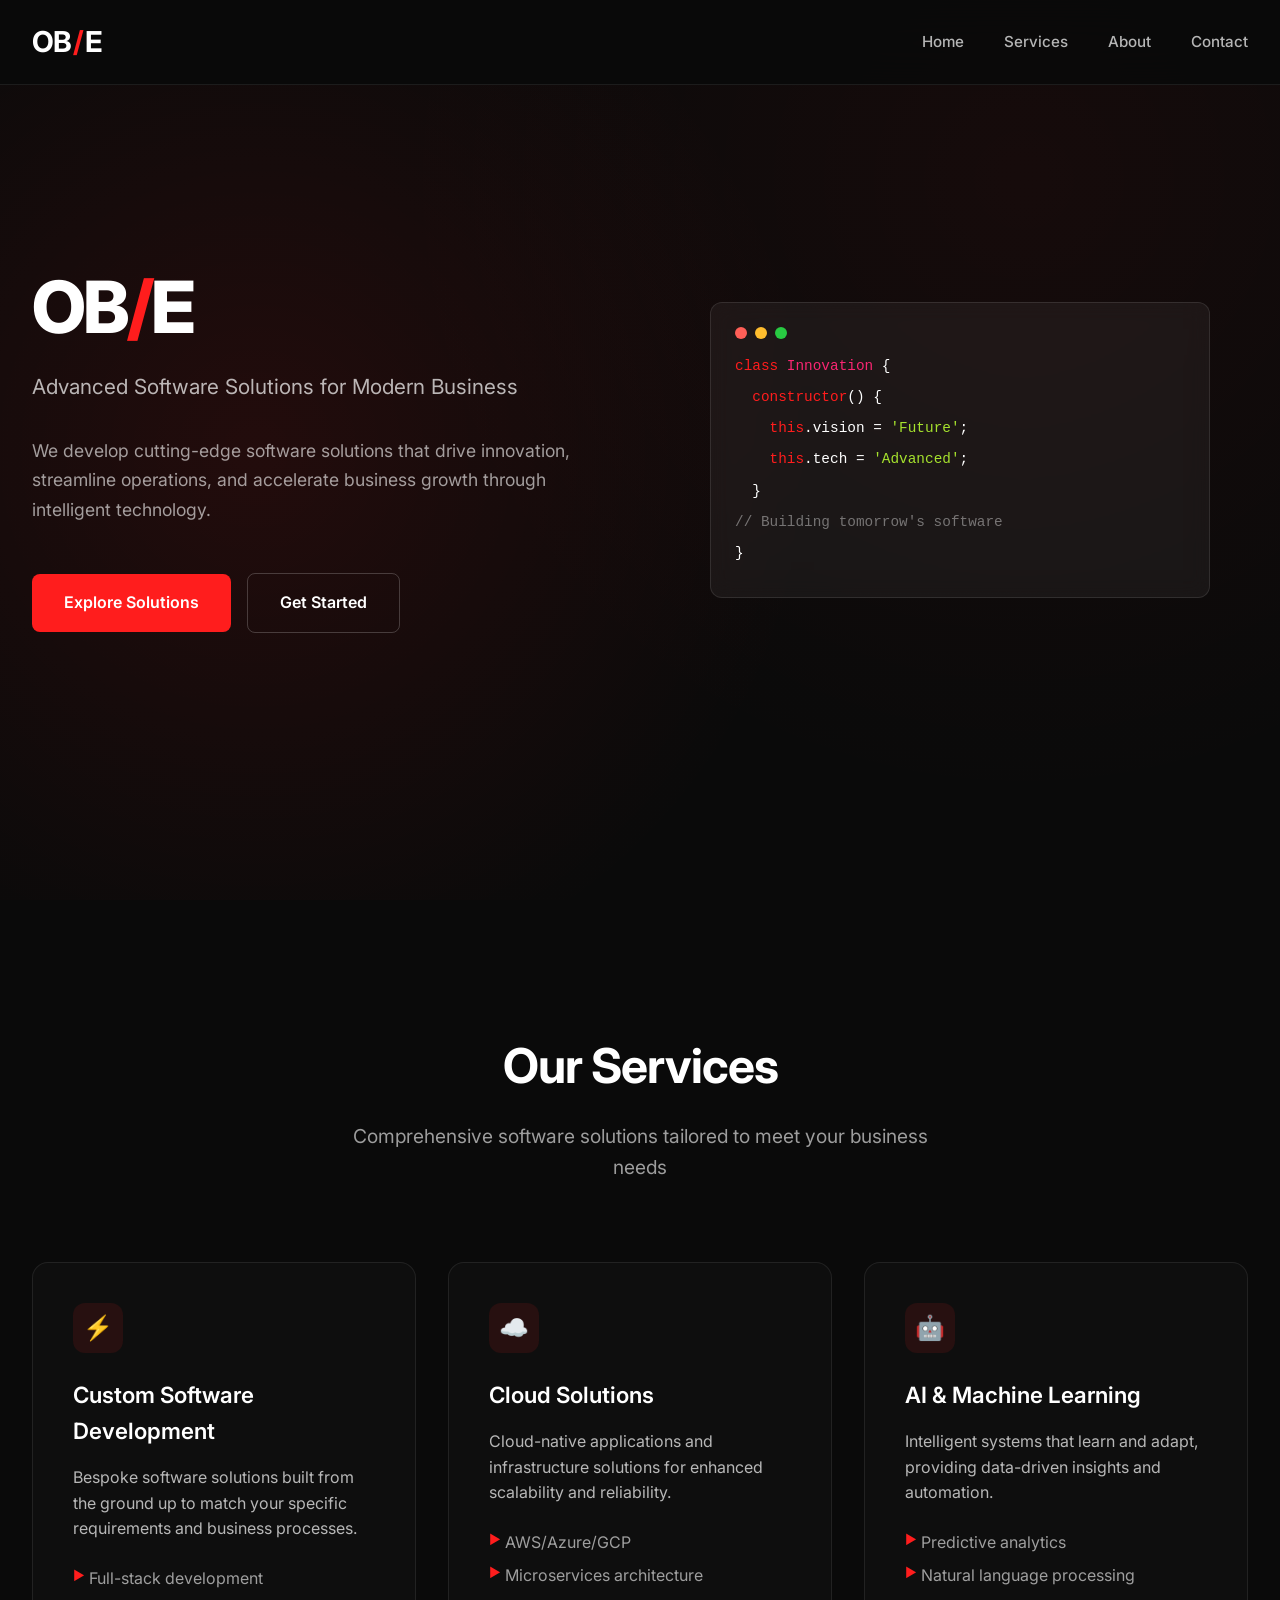
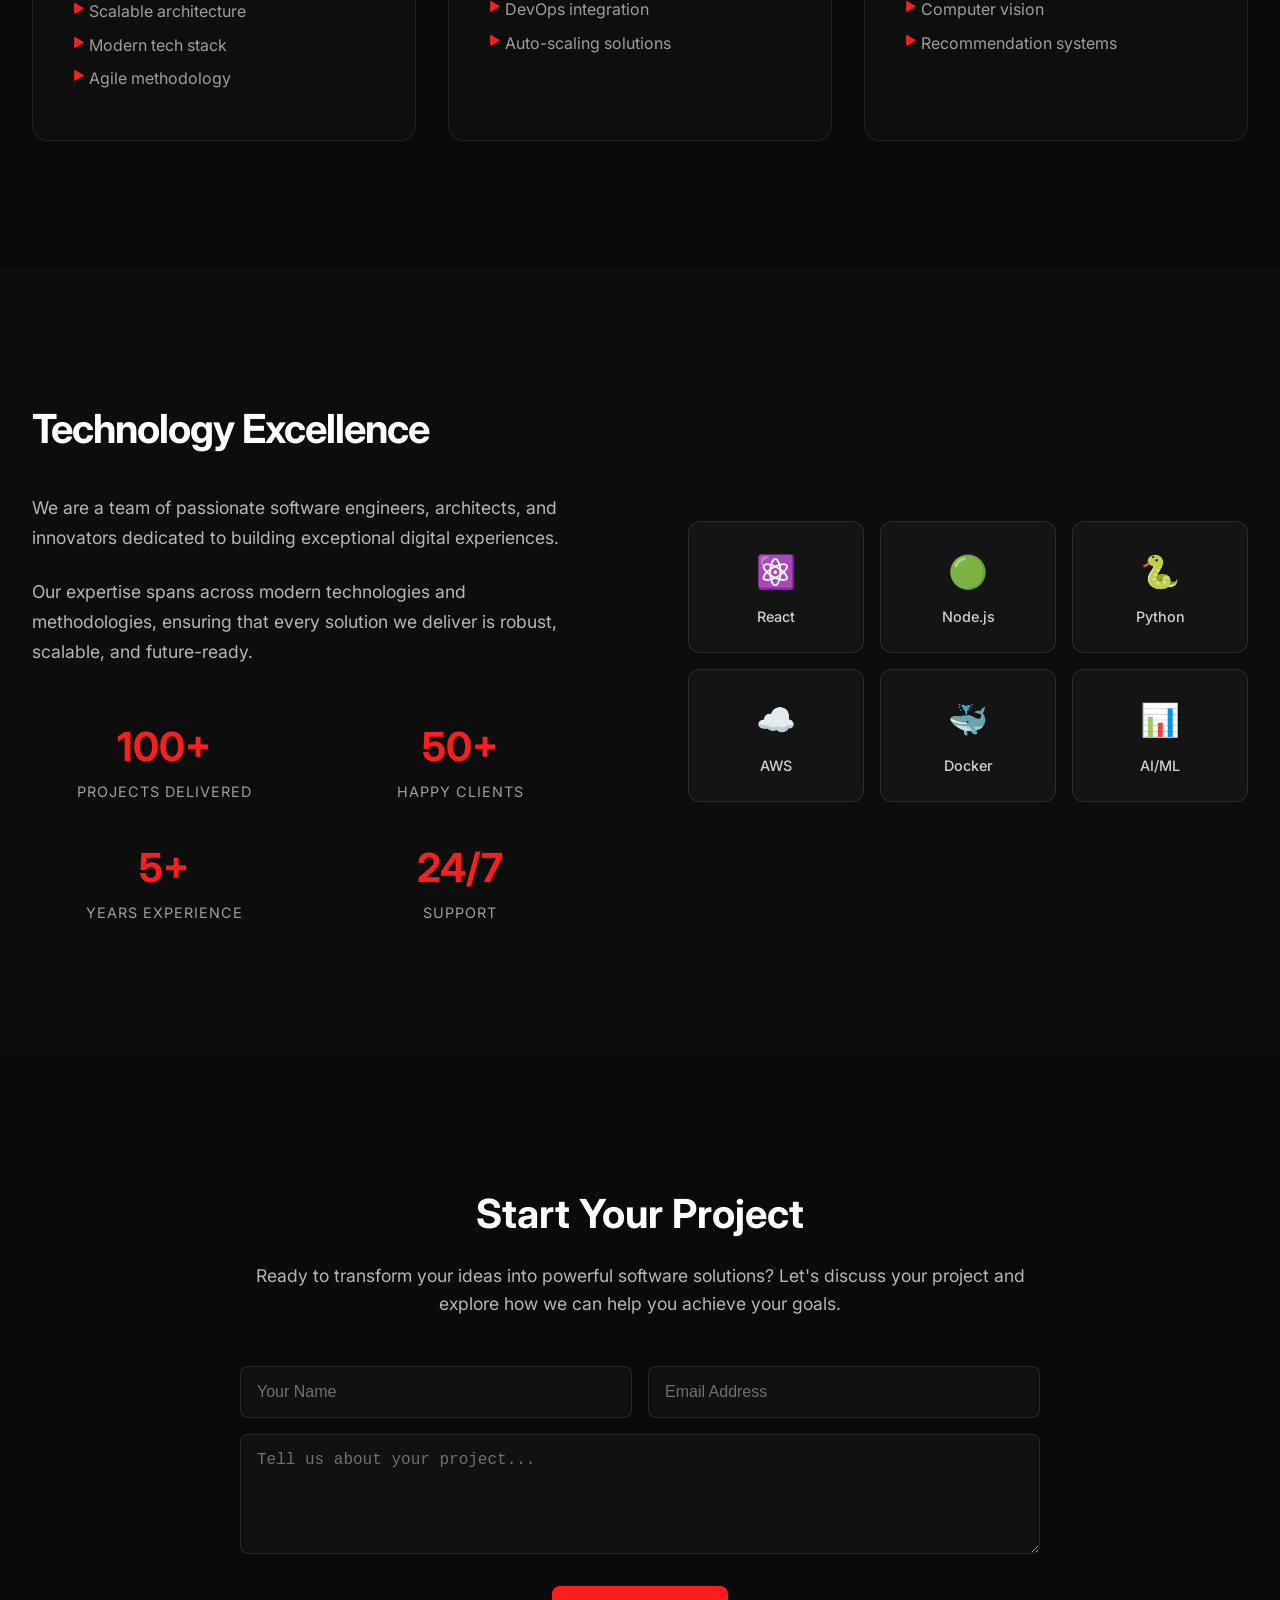
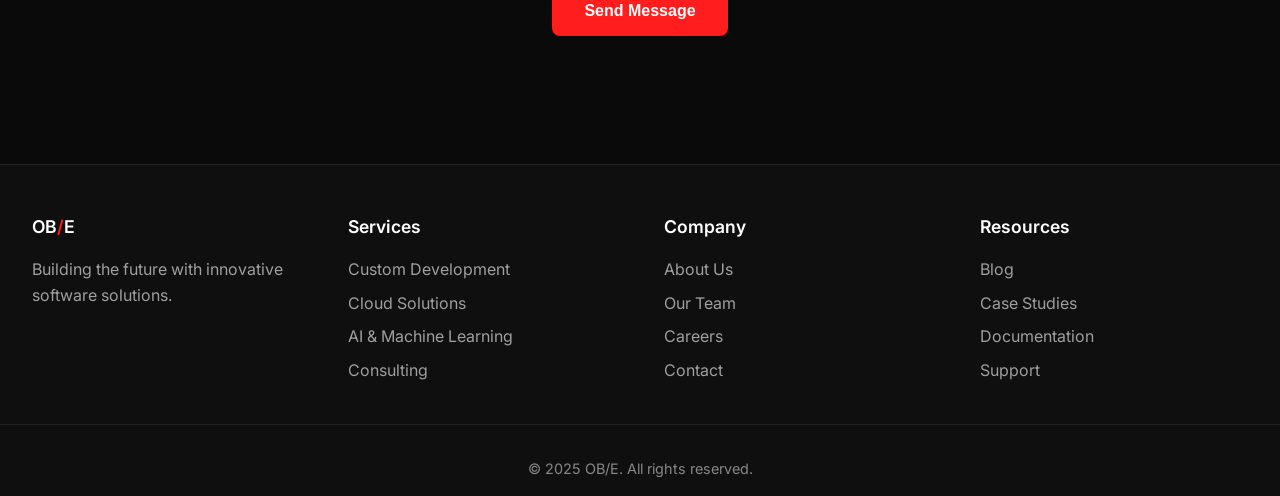
==== index.html @ 6a050e22 "Rename obe_website_red.html.txt to index.html" ====
<!DOCTYPE html>
<html lang="ko">
<head>
    <meta charset="UTF-8">
    <meta name="viewport" content="width=device-width, initial-scale=1.0">
    <title>OB/E - Advanced Software Solutions</title>
    <style>
        @import url('https://fonts.googleapis.com/css2?family=Inter:wght@300;400;500;600;700;800&display=swap');
        
        * {
            margin: 0;
            padding: 0;
            box-sizing: border-box;
        }
        
        body {
            font-family: 'Inter', sans-serif;
            line-height: 1.6;
            overflow-x: hidden;
            background: #0a0a0a;
            color: #ffffff;
        }
        
        /* Header */
        .header {
            position: fixed;
            top: 0;
            width: 100%;
            background: rgba(10, 10, 10, 0.95);
            backdrop-filter: blur(20px);
            z-index: 1000;
            border-bottom: 1px solid rgba(255, 255, 255, 0.08);
            transition: all 0.3s ease;
        }
        
        .nav {
            display: flex;
            justify-content: space-between;
            align-items: center;
            max-width: 1400px;
            margin: 0 auto;
            padding: 1.2rem 2rem;
        }
        
        .logo-nav {
            font-size: 1.8rem;
            font-weight: 700;
            color: #ffffff;
            text-decoration: none;
            letter-spacing: -1px;
        }
        
        .logo-nav .slash {
            color: #ff1d1d;
            margin: 0 2px;
        }
        
        .nav-links {
            display: flex;
            list-style: none;
            gap: 2.5rem;
        }
        
        .nav-links a {
            color: rgba(255, 255, 255, 0.7);
            text-decoration: none;
            font-weight: 500;
            font-size: 0.95rem;
            transition: all 0.3s ease;
            position: relative;
        }
        
        .nav-links a:hover {
            color: #ffffff;
        }
        
        .nav-links a::after {
            content: '';
            position: absolute;
            bottom: -5px;
            left: 0;
            width: 0;
            height: 2px;
            background: #ff1d1d;
            transition: width 0.3s ease;
        }
        
        .nav-links a:hover::after {
            width: 100%;
        }
        
        /* Hero Section */
        .hero {
            height: 100vh;
            display: flex;
            align-items: center;
            background: #0a0a0a;
            position: relative;
            overflow: hidden;
        }
        
        .hero::before {
            content: '';
            position: absolute;
            top: 0;
            left: 0;
            right: 0;
            bottom: 0;
            background: radial-gradient(circle at 20% 50%, rgba(255, 29, 29, 0.1) 0%, transparent 50%),
                        radial-gradient(circle at 80% 20%, rgba(255, 29, 29, 0.05) 0%, transparent 50%);
        }
        
        .hero-grid {
            display: grid;
            grid-template-columns: 1fr 1fr;
            gap: 4rem;
            max-width: 1400px;
            margin: 0 auto;
            padding: 0 2rem;
            align-items: center;
            position: relative;
            z-index: 2;
        }
        
        .hero-content h1 {
            font-size: 4.5rem;
            font-weight: 800;
            margin-bottom: 1.5rem;
            letter-spacing: -3px;
            line-height: 1.1;
        }
        
        .hero-content .logo-text {
            color: #ffffff;
        }
        
        .hero-content .logo-text .slash {
            color: #ff1d1d;
        }
        
        .hero-subtitle {
            font-size: 1.3rem;
            font-weight: 400;
            color: rgba(255, 255, 255, 0.7);
            margin-bottom: 2rem;
            line-height: 1.6;
        }
        
        .hero-description {
            font-size: 1.1rem;
            color: rgba(255, 255, 255, 0.6);
            margin-bottom: 3rem;
            line-height: 1.7;
        }
        
        .cta-group {
            display: flex;
            gap: 1rem;
            align-items: center;
        }
        
        .btn {
            padding: 1rem 2rem;
            border: none;
            border-radius: 8px;
            font-size: 1rem;
            font-weight: 600;
            cursor: pointer;
            transition: all 0.3s ease;
            text-decoration: none;
            display: inline-flex;
            align-items: center;
            gap: 0.5rem;
        }
        
        .btn-primary {
            background: #ff1d1d;
            color: #ffffff;
        }
        
        .btn-primary:hover {
            background: #e01a1a;
            transform: translateY(-2px);
            box-shadow: 0 10px 30px rgba(255, 29, 29, 0.3);
        }
        
        .btn-secondary {
            background: transparent;
            color: #ffffff;
            border: 1px solid rgba(255, 255, 255, 0.2);
        }
        
        .btn-secondary:hover {
            background: rgba(255, 255, 255, 0.05);
            border-color: rgba(255, 255, 255, 0.4);
        }
        
        .hero-visual {
            display: flex;
            justify-content: center;
            align-items: center;
            position: relative;
        }
        
        .code-window {
            background: rgba(255, 255, 255, 0.05);
            border: 1px solid rgba(255, 255, 255, 0.1);
            border-radius: 12px;
            padding: 1.5rem;
            width: 100%;
            max-width: 500px;
            backdrop-filter: blur(10px);
        }
        
        .window-header {
            display: flex;
            gap: 0.5rem;
            margin-bottom: 1rem;
        }
        
        .window-dot {
            width: 12px;
            height: 12px;
            border-radius: 50%;
        }
        
        .dot-red { background: #ff5f57; }
        .dot-yellow { background: #ffbd2e; }
        .dot-green { background: #28ca42; }
        
        .code-content {
            font-family: 'Fira Code', monospace;
            font-size: 0.9rem;
            line-height: 1.6;
        }
        
        .code-line {
            margin-bottom: 0.5rem;
        }
        
        .keyword { color: #ff1d1d; }
        .string { color: #a6e22e; }
        .comment { color: rgba(255, 255, 255, 0.4); }
        .function { color: #f92672; }
        
        /* Services Section */
        .services {
            padding: 8rem 0;
            background: #0a0a0a;
        }
        
        .container {
            max-width: 1400px;
            margin: 0 auto;
            padding: 0 2rem;
        }
        
        .section-header {
            text-align: center;
            margin-bottom: 5rem;
        }
        
        .section-title {
            font-size: 3rem;
            font-weight: 700;
            margin-bottom: 1rem;
            letter-spacing: -1px;
        }
        
        .section-subtitle {
            font-size: 1.2rem;
            color: rgba(255, 255, 255, 0.6);
            max-width: 600px;
            margin: 0 auto;
        }
        
        .services-grid {
            display: grid;
            grid-template-columns: repeat(auto-fit, minmax(350px, 1fr));
            gap: 2rem;
        }
        
        .service-card {
            background: rgba(255, 255, 255, 0.02);
            border: 1px solid rgba(255, 255, 255, 0.08);
            border-radius: 16px;
            padding: 2.5rem;
            transition: all 0.3s ease;
            position: relative;
            overflow: hidden;
        }
        
        .service-card::before {
            content: '';
            position: absolute;
            top: 0;
            left: 0;
            right: 0;
            height: 3px;
            background: linear-gradient(90deg, #ff1d1d, #ff4444);
            transform: scaleX(0);
            transition: transform 0.3s ease;
        }
        
        .service-card:hover::before {
            transform: scaleX(1);
        }
        
        .service-card:hover {
            background: rgba(255, 255, 255, 0.05);
            border-color: rgba(255, 255, 255, 0.15);
            transform: translateY(-5px);
        }
        
        .service-icon {
            width: 50px;
            height: 50px;
            background: rgba(255, 29, 29, 0.1);
            border-radius: 12px;
            display: flex;
            align-items: center;
            justify-content: center;
            font-size: 1.5rem;
            margin-bottom: 1.5rem;
            color: #ff1d1d;
        }
        
        .service-title {
            font-size: 1.4rem;
            font-weight: 600;
            margin-bottom: 1rem;
        }
        
        .service-description {
            color: rgba(255, 255, 255, 0.7);
            line-height: 1.6;
            margin-bottom: 1.5rem;
        }
        
        .service-features {
            list-style: none;
        }
        
        .service-features li {
            color: rgba(255, 255, 255, 0.6);
            margin-bottom: 0.5rem;
            padding-left: 1rem;
            position: relative;
        }
        
        .service-features li::before {
            content: '▶';
            position: absolute;
            left: 0;
            color: #ff1d1d;
            font-size: 0.8rem;
        }
        
        /* About Section */
        .about {
            padding: 8rem 0;
            background: rgba(255, 255, 255, 0.01);
        }
        
        .about-grid {
            display: grid;
            grid-template-columns: 1fr 1fr;
            gap: 6rem;
            align-items: center;
        }
        
        .about-content h2 {
            font-size: 2.5rem;
            font-weight: 700;
            margin-bottom: 2rem;
            letter-spacing: -1px;
        }
        
        .about-content p {
            font-size: 1.1rem;
            color: rgba(255, 255, 255, 0.7);
            margin-bottom: 1.5rem;
            line-height: 1.7;
        }
        
        .stats-grid {
            display: grid;
            grid-template-columns: repeat(2, 1fr);
            gap: 2rem;
            margin-top: 3rem;
        }
        
        .stat-item {
            text-align: center;
        }
        
        .stat-number {
            font-size: 2.5rem;
            font-weight: 700;
            color: #ff1d1d;
            display: block;
        }
        
        .stat-label {
            font-size: 0.9rem;
            color: rgba(255, 255, 255, 0.6);
            text-transform: uppercase;
            letter-spacing: 1px;
            margin-top: 0.5rem;
        }
        
        .about-visual {
            position: relative;
        }
        
        .tech-stack {
            display: grid;
            grid-template-columns: repeat(3, 1fr);
            gap: 1rem;
        }
        
        .tech-item {
            background: rgba(255, 255, 255, 0.03);
            border: 1px solid rgba(255, 255, 255, 0.1);
            border-radius: 12px;
            padding: 1.5rem 1rem;
            text-align: center;
            transition: all 0.3s ease;
        }
        
        .tech-item:hover {
            background: rgba(255, 255, 255, 0.08);
            border-color: #ff1d1d;
        }
        
        .tech-icon {
            font-size: 2rem;
            margin-bottom: 0.5rem;
        }
        
        .tech-name {
            font-size: 0.9rem;
            color: rgba(255, 255, 255, 0.8);
            font-weight: 500;
        }
        
        /* Contact Section */
        .contact {
            padding: 8rem 0;
            background: #0a0a0a;
        }
        
        .contact-content {
            max-width: 800px;
            margin: 0 auto;
            text-align: center;
        }
        
        .contact h2 {
            font-size: 2.5rem;
            font-weight: 700;
            margin-bottom: 1rem;
        }
        
        .contact p {
            font-size: 1.1rem;
            color: rgba(255, 255, 255, 0.7);
            margin-bottom: 3rem;
        }
        
        .contact-form {
            display: grid;
            grid-template-columns: 1fr 1fr;
            gap: 1rem;
            margin-bottom: 2rem;
        }
        
        .contact-input {
            padding: 1rem;
            border: 1px solid rgba(255, 255, 255, 0.1);
            border-radius: 8px;
            background: rgba(255, 255, 255, 0.03);
            color: #ffffff;
            font-size: 1rem;
            transition: border-color 0.3s ease;
        }
        
        .contact-input:focus {
            outline: none;
            border-color: #ff1d1d;
        }
        
        .contact-input::placeholder {
            color: rgba(255, 255, 255, 0.4);
        }
        
        .contact-message {
            grid-column: 1 / -1;
            resize: vertical;
            min-height: 120px;
        }
        
        /* Footer */
        .footer {
            background: rgba(255, 255, 255, 0.02);
            padding: 3rem 0 1rem;
            border-top: 1px solid rgba(255, 255, 255, 0.08);
        }
        
        .footer-content {
            max-width: 1400px;
            margin: 0 auto;
            padding: 0 2rem;
            display: grid;
            grid-template-columns: repeat(auto-fit, minmax(250px, 1fr));
            gap: 3rem;
        }
        
        .footer-section h3 {
            font-size: 1.1rem;
            font-weight: 600;
            margin-bottom: 1rem;
            color: #ffffff;
        }
        
        .footer-section ul {
            list-style: none;
        }
        
        .footer-section ul li {
            margin-bottom: 0.5rem;
        }
        
        .footer-section ul li a {
            color: rgba(255, 255, 255, 0.6);
            text-decoration: none;
            transition: color 0.3s ease;
        }
        
        .footer-section ul li a:hover {
            color: #ffffff;
        }
        
        .footer-bottom {
            border-top: 1px solid rgba(255, 255, 255, 0.08);
            margin-top: 2rem;
            padding-top: 2rem;
            text-align: center;
            color: rgba(255, 255, 255, 0.5);
            font-size: 0.9rem;
        }
        
        /* Responsive */
        @media (max-width: 768px) {
            .nav-links {
                display: none;
            }
            
            .hero-grid {
                grid-template-columns: 1fr;
                text-align: center;
            }
            
            .hero-content h1 {
                font-size: 3rem;
            }
            
            .about-grid {
                grid-template-columns: 1fr;
                gap: 3rem;
            }
            
            .services-grid {
                grid-template-columns: 1fr;
            }
            
            .contact-form {
                grid-template-columns: 1fr;
            }
            
            .cta-group {
                flex-direction: column;
                align-items: stretch;
            }
        }
    </style>
</head>
<body>
    <!-- Header -->
    <header class="header">
        <nav class="nav">
            <a href="#" class="logo-nav">OB<span class="slash">/</span>E</a>
            <ul class="nav-links">
                <li><a href="#home">Home</a></li>
                <li><a href="#services">Services</a></li>
                <li><a href="#about">About</a></li>
                <li><a href="#contact">Contact</a></li>
            </ul>
        </nav>
    </header>

    <!-- Hero Section -->
    <section id="home" class="hero">
        <div class="hero-grid">
            <div class="hero-content">
                <h1 class="logo-text">OB<span class="slash">/</span>E</h1>
                <p class="hero-subtitle">Advanced Software Solutions for Modern Business</p>
                <p class="hero-description">
                    We develop cutting-edge software solutions that drive innovation, 
                    streamline operations, and accelerate business growth through 
                    intelligent technology.
                </p>
                <div class="cta-group">
                    <a href="#services" class="btn btn-primary">Explore Solutions</a>
                    <a href="#contact" class="btn btn-secondary">Get Started</a>
                </div>
            </div>
            <div class="hero-visual">
                <div class="code-window">
                    <div class="window-header">
                        <div class="window-dot dot-red"></div>
                        <div class="window-dot dot-yellow"></div>
                        <div class="window-dot dot-green"></div>
                    </div>
                    <div class="code-content">
                        <div class="code-line">
                            <span class="keyword">class</span> <span class="function">Innovation</span> {
                        </div>
                        <div class="code-line">
                            &nbsp;&nbsp;<span class="keyword">constructor</span>() {
                        </div>
                        <div class="code-line">
                            &nbsp;&nbsp;&nbsp;&nbsp;<span class="keyword">this</span>.vision = <span class="string">'Future'</span>;
                        </div>
                        <div class="code-line">
                            &nbsp;&nbsp;&nbsp;&nbsp;<span class="keyword">this</span>.tech = <span class="string">'Advanced'</span>;
                        </div>
                        <div class="code-line">
                            &nbsp;&nbsp;}
                        </div>
                        <div class="code-line">
                            <span class="comment">// Building tomorrow's software</span>
                        </div>
                        <div class="code-line">
                            }
                        </div>
                    </div>
                </div>
            </div>
        </div>
    </section>

    <!-- Services Section -->
    <section id="services" class="services">
        <div class="container">
            <div class="section-header">
                <h2 class="section-title">Our Services</h2>
                <p class="section-subtitle">
                    Comprehensive software solutions tailored to meet your business needs
                </p>
            </div>
            <div class="services-grid">
                <div class="service-card">
                    <div class="service-icon">⚡</div>
                    <h3 class="service-title">Custom Software Development</h3>
                    <p class="service-description">
                        Bespoke software solutions built from the ground up to match your specific requirements and business processes.
                    </p>
                    <ul class="service-features">
                        <li>Full-stack development</li>
                        <li>Scalable architecture</li>
                        <li>Modern tech stack</li>
                        <li>Agile methodology</li>
                    </ul>
                </div>
                <div class="service-card">
                    <div class="service-icon">☁️</div>
                    <h3 class="service-title">Cloud Solutions</h3>
                    <p class="service-description">
                        Cloud-native applications and infrastructure solutions for enhanced scalability and reliability.
                    </p>
                    <ul class="service-features">
                        <li>AWS/Azure/GCP</li>
                        <li>Microservices architecture</li>
                        <li>DevOps integration</li>
                        <li>Auto-scaling solutions</li>
                    </ul>
                </div>
                <div class="service-card">
                    <div class="service-icon">🤖</div>
                    <h3 class="service-title">AI & Machine Learning</h3>
                    <p class="service-description">
                        Intelligent systems that learn and adapt, providing data-driven insights and automation.
                    </p>
                    <ul class="service-features">
                        <li>Predictive analytics</li>
                        <li>Natural language processing</li>
                        <li>Computer vision</li>
                        <li>Recommendation systems</li>
                    </ul>
                </div>
            </div>
        </div>
    </section>

    <!-- About Section -->
    <section id="about" class="about">
        <div class="container">
            <div class="about-grid">
                <div class="about-content">
                    <h2>Technology Excellence</h2>
                    <p>
                        We are a team of passionate software engineers, architects, and innovators 
                        dedicated to building exceptional digital experiences.
                    </p>
                    <p>
                        Our expertise spans across modern technologies and methodologies, 
                        ensuring that every solution we deliver is robust, scalable, and future-ready.
                    </p>
                    <div class="stats-grid">
                        <div class="stat-item">
                            <span class="stat-number">100+</span>
                            <span class="stat-label">Projects Delivered</span>
                        </div>
                        <div class="stat-item">
                            <span class="stat-number">50+</span>
                            <span class="stat-label">Happy Clients</span>
                        </div>
                        <div class="stat-item">
                            <span class="stat-number">5+</span>
                            <span class="stat-label">Years Experience</span>
                        </div>
                        <div class="stat-item">
                            <span class="stat-number">24/7</span>
                            <span class="stat-label">Support</span>
                        </div>
                    </div>
                </div>
                <div class="about-visual">
                    <div class="tech-stack">
                        <div class="tech-item">
                            <div class="tech-icon">⚛️</div>
                            <div class="tech-name">React</div>
                        </div>
                        <div class="tech-item">
                            <div class="tech-icon">🟢</div>
                            <div class="tech-name">Node.js</div>
                        </div>
                        <div class="tech-item">
                            <div class="tech-icon">🐍</div>
                            <div class="tech-name">Python</div>
                        </div>
                        <div class="tech-item">
                            <div class="tech-icon">☁️</div>
                            <div class="tech-name">AWS</div>
                        </div>
                        <div class="tech-item">
                            <div class="tech-icon">🐳</div>
                            <div class="tech-name">Docker</div>
                        </div>
                        <div class="tech-item">
                            <div class="tech-icon">📊</div>
                            <div class="tech-name">AI/ML</div>
                        </div>
                    </div>
                </div>
            </div>
        </div>
    </section>

    <!-- Contact Section -->
    <section id="contact" class="contact">
        <div class="container">
            <div class="contact-content">
                <h2>Start Your Project</h2>
                <p>
                    Ready to transform your ideas into powerful software solutions? 
                    Let's discuss your project and explore how we can help you achieve your goals.
                </p>
                <div class="contact-form">
                    <input type="text" class="contact-input" placeholder="Your Name">
                    <input type="email" class="contact-input" placeholder="Email Address">
                    <textarea class="contact-input contact-message" placeholder="Tell us about your project..."></textarea>
                </div>
                <button class="btn btn-primary">Send Message</button>
            </div>
        </div>
    </section>

    <!-- Footer -->
    <footer class="footer">
        <div class="footer-content">
            <div class="footer-section">
                <h3>OB<span style="color: #ff1d1d;">/</span>E</h3>
                <p style="color: rgba(255, 255, 255, 0.6); margin-top: 1rem;">
                    Building the future with innovative software solutions.
                </p>
            </div>
            <div class="footer-section">
                <h3>Services</h3>
                <ul>
                    <li><a href="#">Custom Development</a></li>
                    <li><a href="#">Cloud Solutions</a></li>
                    <li><a href="#">AI & Machine Learning</a></li>
                    <li><a href="#">Consulting</a></li>
                </ul>
            </div>
            <div class="footer-section">
                <h3>Company</h3>
                <ul>
                    <li><a href="#">About Us</a></li>
                    <li><a href="#">Our Team</a></li>
                    <li><a href="#">Careers</a></li>
                    <li><a href="#">Contact</a></li>
                </ul>
            </div>
            <div class="footer-section">
                <h3>Resources</h3>
                <ul>
                    <li><a href="#">Blog</a></li>
                    <li><a href="#">Case Studies</a></li>
                    <li><a href="#">Documentation</a></li>
                    <li><a href="#">Support</a></li>
                </ul>
            </div>
        </div>
        <div class="footer-bottom">
            <p>&copy; 2025 OB/E. All rights reserved.</p>
        </div>
    </footer>

    <script>
        // Smooth scrolling
        document.querySelectorAll('a[href^="#"]').forEach(anchor => {
            anchor.addEventListener('click', function (e) {
                e.preventDefault();
                const target = document.querySelector(this.getAttribute('href'));
                if (target) {
                    target.scrollIntoView({
                        behavior: 'smooth',
                        block: 'start'
                    });
                }
            });
        });

        // Header scroll effect
        window.addEventListener('scroll', () => {
            const header = document.querySelector('.header');
            if (window.scrollY > 50) {
                header.style.background = 'rgba(10, 10, 10, 0.98)';
            } else {
                header.style.background = 'rgba(10, 10, 10, 0.95)';
            }
        });

        // Intersection Observer for animations
        const observerOptions = {
            threshold: 0.1,
            rootMargin: '0px 0px -50px 0px'
        };

        const observer = new IntersectionObserver((entries) => {
            entries.forEach(entry => {
                if (entry.isIntersecting) {
                    entry.target.style.opacity = '1';
                    entry.target.style.transform = 'translateY(0)';
                }
            });
        }, observerOptions);

        // Observe elements for animation
        document.querySelectorAll('.service-card, .tech-item').forEach(el => {
            el.style.opacity = '0';
            el.style.transform = 'translateY(20px)';
            el.style.transition = 'opacity 0.6s ease, transform 0.6s ease';
            observer.observe(el);
        });
    </script>
</body>
</html>
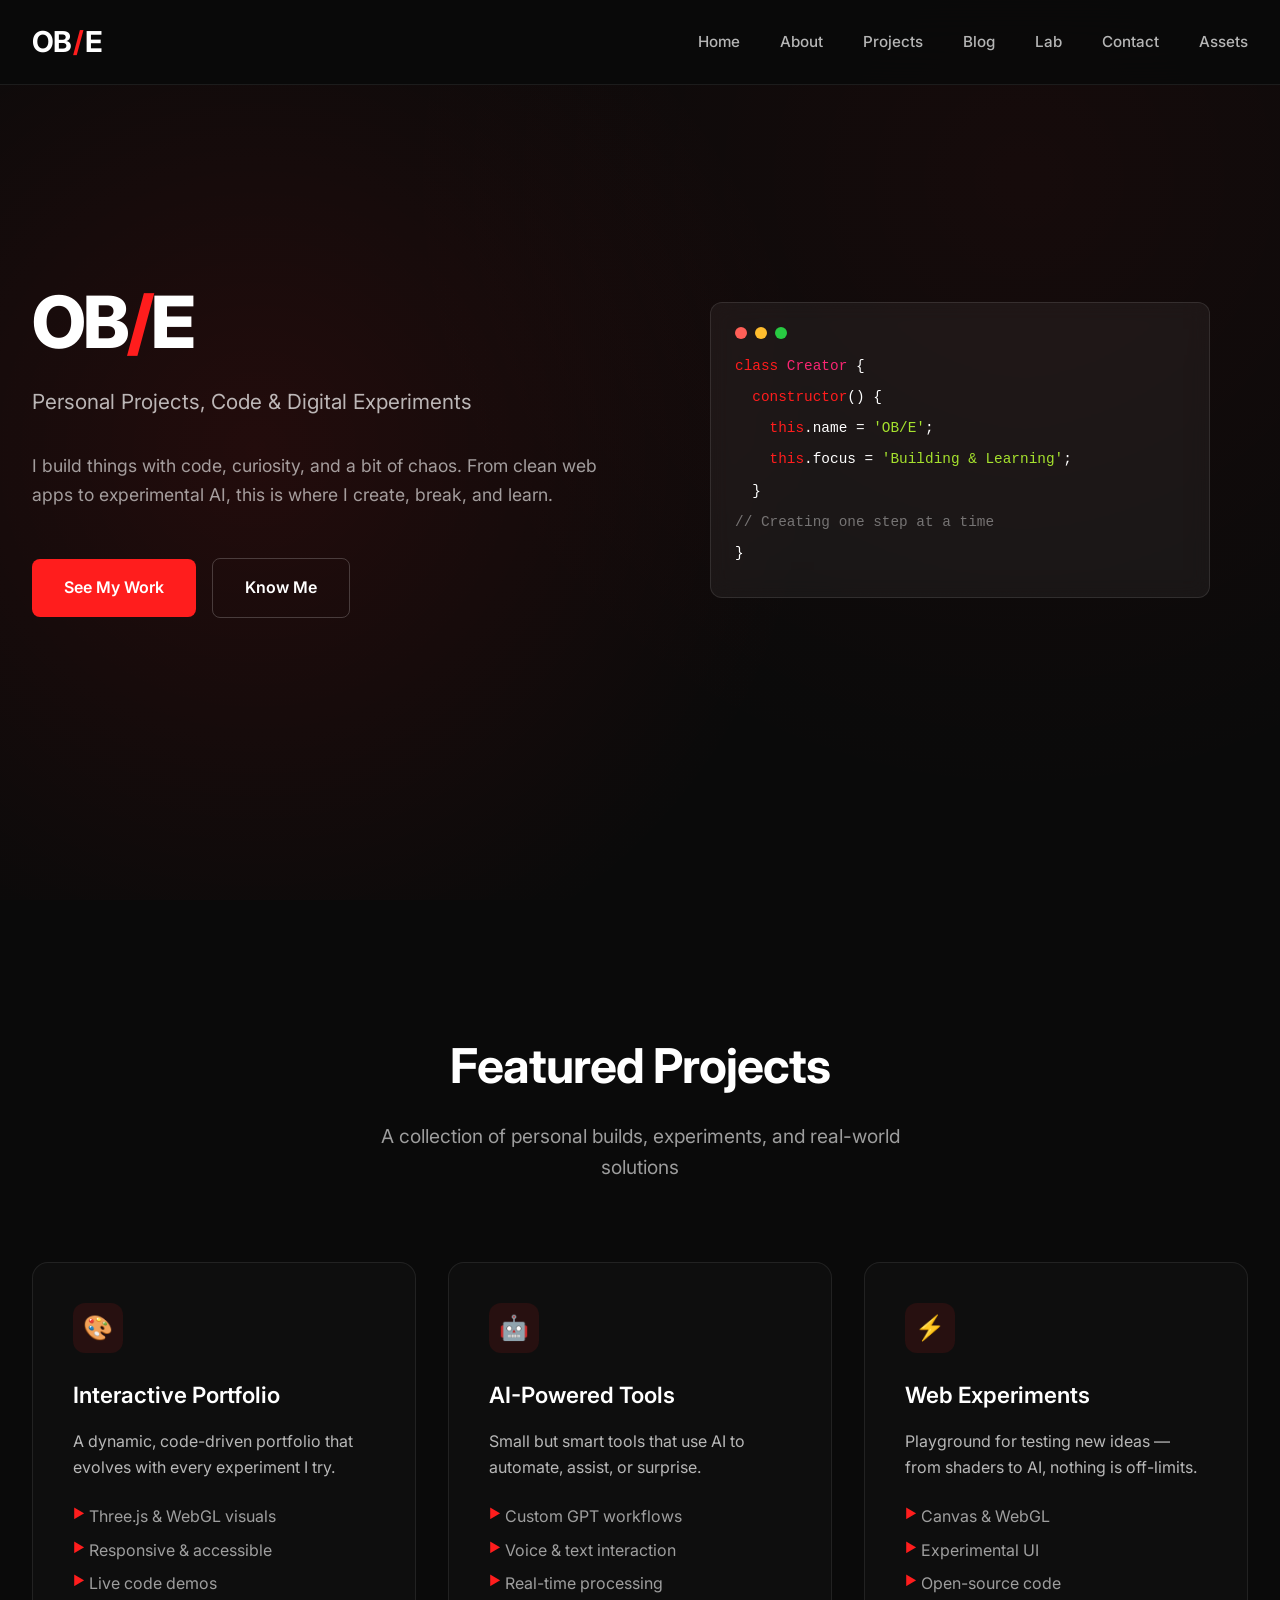
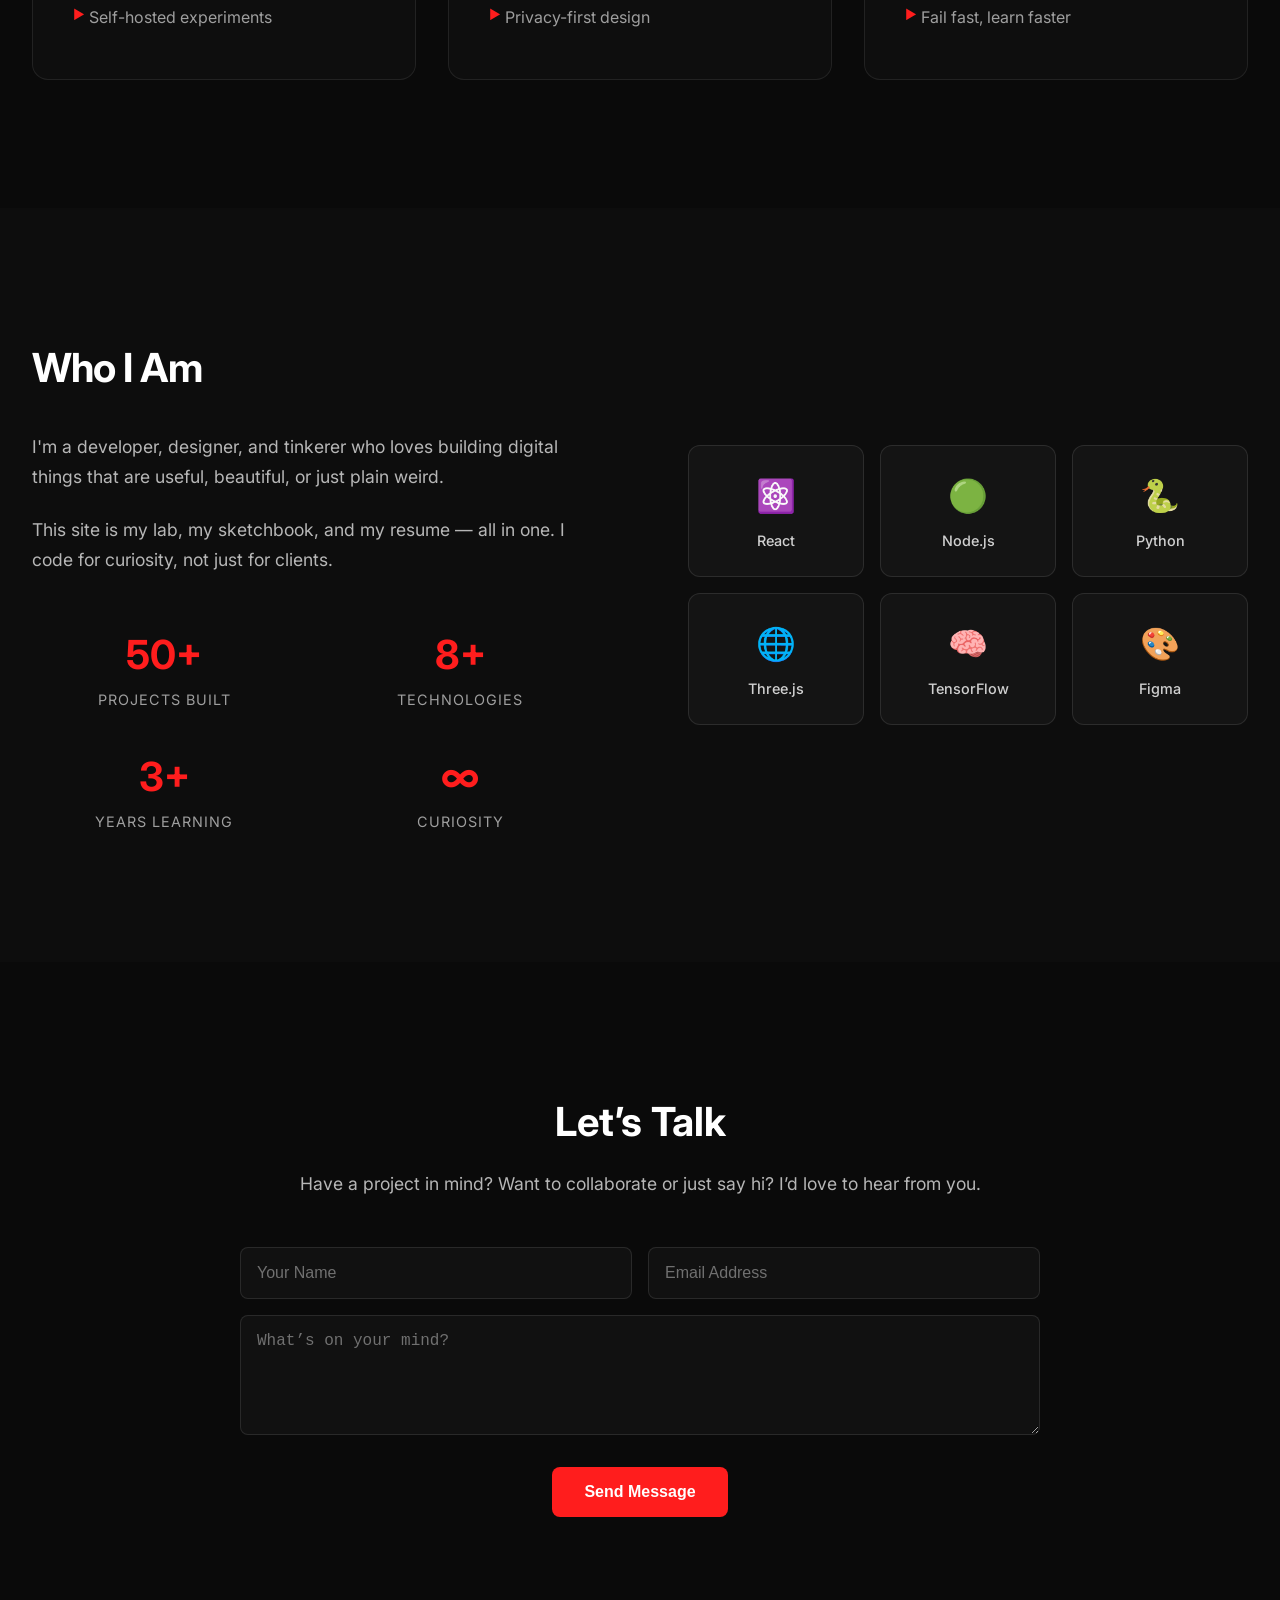
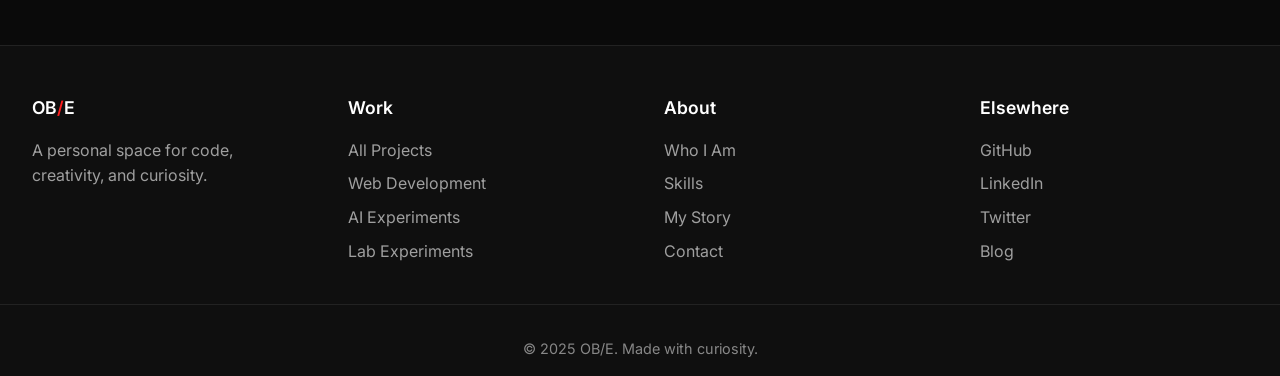
==== commit 241da115: "Update index.html" ====
--- a/index.html
+++ b/index.html
@@ -3,25 +3,25 @@
 <head>
     <meta charset="UTF-8">
     <meta name="viewport" content="width=device-width, initial-scale=1.0">
-    <title>OB/E - Advanced Software Solutions</title>
+    <title>OB/E - Personal Projects & Digital Experiments</title>
+    <link rel="stylesheet" href="https://cdnjs.cloudflare.com/ajax/libs/font-awesome/6.0.0/css/all.min.css">
+    <link href="https://fonts.googleapis.com/css2?family=Inter:wght@300;400;500;600;700;800&display=swap" rel="stylesheet">
     <style>
         @import url('https://fonts.googleapis.com/css2?family=Inter:wght@300;400;500;600;700;800&display=swap');
-        
         * {
             margin: 0;
             padding: 0;
             box-sizing: border-box;
         }
-        
         body {
             font-family: 'Inter', sans-serif;
             line-height: 1.6;
             overflow-x: hidden;
             background: #0a0a0a;
             color: #ffffff;
-        }
-        
-        /* Header */
+            transition: opacity 0.4s ease;
+        }
+        /* Header & Navigation */
         .header {
             position: fixed;
             top: 0;
@@ -32,7 +32,6 @@
             border-bottom: 1px solid rgba(255, 255, 255, 0.08);
             transition: all 0.3s ease;
         }
-        
         .nav {
             display: flex;
             justify-content: space-between;
@@ -41,7 +40,6 @@
             margin: 0 auto;
             padding: 1.2rem 2rem;
         }
-        
         .logo-nav {
             font-size: 1.8rem;
             font-weight: 700;
@@ -49,18 +47,16 @@
             text-decoration: none;
             letter-spacing: -1px;
         }
-        
         .logo-nav .slash {
             color: #ff1d1d;
             margin: 0 2px;
         }
-        
         .nav-links {
             display: flex;
             list-style: none;
             gap: 2.5rem;
-        }
-        
+            align-items: center;
+        }
         .nav-links a {
             color: rgba(255, 255, 255, 0.7);
             text-decoration: none;
@@ -69,11 +65,10 @@
             transition: all 0.3s ease;
             position: relative;
         }
-        
-        .nav-links a:hover {
+        .nav-links a:hover,
+        .nav-links a.active {
             color: #ffffff;
         }
-        
         .nav-links a::after {
             content: '';
             position: absolute;
@@ -84,11 +79,57 @@
             background: #ff1d1d;
             transition: width 0.3s ease;
         }
-        
-        .nav-links a:hover::after {
+        .nav-links a:hover::after,
+        .nav-links a.active::after {
             width: 100%;
         }
-        
+        /* Dropdown Menu */
+        .dropdown {
+            position: relative;
+        }
+        .dropdown-content {
+            display: none;
+            position: absolute;
+            top: 100%;
+            left: 0;
+            background: rgba(20, 20, 20, 0.95);
+            backdrop-filter: blur(10px);
+            border: 1px solid rgba(255, 255, 255, 0.1);
+            border-radius: 12px;
+            min-width: 200px;
+            padding: 0.8rem 0;
+            box-shadow: 0 10px 30px rgba(0, 0, 0, 0.3);
+            z-index: 100;
+        }
+        .dropdown-content a {
+            display: block;
+            padding: 0.7rem 1.5rem;
+            color: rgba(255, 255, 255, 0.7);
+            font-size: 0.9rem;
+            transition: all 0.3s ease;
+        }
+        .dropdown-content a:hover {
+            color: #ffffff;
+            background: rgba(255, 29, 29, 0.1);
+            padding-left: 1.8rem;
+        }
+        .dropdown:hover .dropdown-content {
+            display: block;
+        }
+        /* Mobile Menu */
+        .hamburger {
+            display: none;
+            flex-direction: column;
+            cursor: pointer;
+            gap: 4px;
+        }
+        .hamburger span {
+            width: 28px;
+            height: 3px;
+            background: #ffffff;
+            border-radius: 3px;
+            transition: all 0.3s ease;
+        }
         /* Hero Section */
         .hero {
             height: 100vh;
@@ -98,7 +139,6 @@
             position: relative;
             overflow: hidden;
         }
-        
         .hero::before {
             content: '';
             position: absolute;
@@ -109,7 +149,6 @@
             background: radial-gradient(circle at 20% 50%, rgba(255, 29, 29, 0.1) 0%, transparent 50%),
                         radial-gradient(circle at 80% 20%, rgba(255, 29, 29, 0.05) 0%, transparent 50%);
         }
-        
         .hero-grid {
             display: grid;
             grid-template-columns: 1fr 1fr;
@@ -121,7 +160,6 @@
             position: relative;
             z-index: 2;
         }
-        
         .hero-content h1 {
             font-size: 4.5rem;
             font-weight: 800;
@@ -129,15 +167,12 @@
             letter-spacing: -3px;
             line-height: 1.1;
         }
-        
         .hero-content .logo-text {
             color: #ffffff;
         }
-        
         .hero-content .logo-text .slash {
             color: #ff1d1d;
         }
-        
         .hero-subtitle {
             font-size: 1.3rem;
             font-weight: 400;
@@ -145,20 +180,17 @@
             margin-bottom: 2rem;
             line-height: 1.6;
         }
-        
         .hero-description {
             font-size: 1.1rem;
             color: rgba(255, 255, 255, 0.6);
             margin-bottom: 3rem;
             line-height: 1.7;
         }
-        
         .cta-group {
             display: flex;
             gap: 1rem;
             align-items: center;
         }
-        
         .btn {
             padding: 1rem 2rem;
             border: none;
@@ -172,36 +204,30 @@
             align-items: center;
             gap: 0.5rem;
         }
-        
         .btn-primary {
             background: #ff1d1d;
             color: #ffffff;
         }
-        
         .btn-primary:hover {
             background: #e01a1a;
             transform: translateY(-2px);
             box-shadow: 0 10px 30px rgba(255, 29, 29, 0.3);
         }
-        
         .btn-secondary {
             background: transparent;
             color: #ffffff;
             border: 1px solid rgba(255, 255, 255, 0.2);
         }
-        
         .btn-secondary:hover {
             background: rgba(255, 255, 255, 0.05);
             border-color: rgba(255, 255, 255, 0.4);
         }
-        
         .hero-visual {
             display: flex;
             justify-content: center;
             align-items: center;
             position: relative;
         }
-        
         .code-window {
             background: rgba(255, 255, 255, 0.05);
             border: 1px solid rgba(255, 255, 255, 0.1);
@@ -211,75 +237,62 @@
             max-width: 500px;
             backdrop-filter: blur(10px);
         }
-        
         .window-header {
             display: flex;
             gap: 0.5rem;
             margin-bottom: 1rem;
         }
-        
         .window-dot {
             width: 12px;
             height: 12px;
             border-radius: 50%;
         }
-        
         .dot-red { background: #ff5f57; }
         .dot-yellow { background: #ffbd2e; }
         .dot-green { background: #28ca42; }
-        
         .code-content {
             font-family: 'Fira Code', monospace;
             font-size: 0.9rem;
             line-height: 1.6;
         }
-        
         .code-line {
             margin-bottom: 0.5rem;
         }
-        
         .keyword { color: #ff1d1d; }
         .string { color: #a6e22e; }
         .comment { color: rgba(255, 255, 255, 0.4); }
         .function { color: #f92672; }
-        
         /* Services Section */
         .services {
             padding: 8rem 0;
             background: #0a0a0a;
         }
-        
         .container {
             max-width: 1400px;
             margin: 0 auto;
             padding: 0 2rem;
         }
-        
         .section-header {
             text-align: center;
             margin-bottom: 5rem;
         }
-        
         .section-title {
             font-size: 3rem;
             font-weight: 700;
             margin-bottom: 1rem;
             letter-spacing: -1px;
         }
-        
         .section-subtitle {
             font-size: 1.2rem;
             color: rgba(255, 255, 255, 0.6);
             max-width: 600px;
             margin: 0 auto;
         }
-        
         .services-grid {
             display: grid;
             grid-template-columns: repeat(auto-fit, minmax(350px, 1fr));
             gap: 2rem;
         }
-        
         .service-card {
             background: rgba(255, 255, 255, 0.02);
             border: 1px solid rgba(255, 255, 255, 0.08);
@@ -289,7 +302,6 @@
             position: relative;
             overflow: hidden;
         }
-        
         .service-card::before {
             content: '';
             position: absolute;
@@ -301,17 +313,14 @@
             transform: scaleX(0);
             transition: transform 0.3s ease;
         }
-        
         .service-card:hover::before {
             transform: scaleX(1);
         }
-        
         .service-card:hover {
             background: rgba(255, 255, 255, 0.05);
             border-color: rgba(255, 255, 255, 0.15);
             transform: translateY(-5px);
         }
-        
         .service-icon {
             width: 50px;
             height: 50px;
@@ -324,30 +333,25 @@
             margin-bottom: 1.5rem;
             color: #ff1d1d;
         }
-        
         .service-title {
             font-size: 1.4rem;
             font-weight: 600;
             margin-bottom: 1rem;
         }
-        
         .service-description {
             color: rgba(255, 255, 255, 0.7);
             line-height: 1.6;
             margin-bottom: 1.5rem;
         }
-        
         .service-features {
             list-style: none;
         }
-        
         .service-features li {
             color: rgba(255, 255, 255, 0.6);
             margin-bottom: 0.5rem;
             padding-left: 1rem;
             position: relative;
         }
-        
         .service-features li::before {
             content: '▶';
             position: absolute;
@@ -355,52 +359,44 @@
             color: #ff1d1d;
             font-size: 0.8rem;
         }
-        
         /* About Section */
         .about {
             padding: 8rem 0;
             background: rgba(255, 255, 255, 0.01);
         }
-        
         .about-grid {
             display: grid;
             grid-template-columns: 1fr 1fr;
             gap: 6rem;
             align-items: center;
         }
-        
         .about-content h2 {
             font-size: 2.5rem;
             font-weight: 700;
             margin-bottom: 2rem;
             letter-spacing: -1px;
         }
-        
         .about-content p {
             font-size: 1.1rem;
             color: rgba(255, 255, 255, 0.7);
             margin-bottom: 1.5rem;
             line-height: 1.7;
         }
-        
         .stats-grid {
             display: grid;
             grid-template-columns: repeat(2, 1fr);
             gap: 2rem;
             margin-top: 3rem;
         }
-        
         .stat-item {
             text-align: center;
         }
-        
         .stat-number {
             font-size: 2.5rem;
             font-weight: 700;
             color: #ff1d1d;
             display: block;
         }
-        
         .stat-label {
             font-size: 0.9rem;
             color: rgba(255, 255, 255, 0.6);
@@ -408,17 +404,14 @@
             letter-spacing: 1px;
             margin-top: 0.5rem;
         }
-        
         .about-visual {
             position: relative;
         }
-        
         .tech-stack {
             display: grid;
             grid-template-columns: repeat(3, 1fr);
             gap: 1rem;
         }
-        
         .tech-item {
             background: rgba(255, 255, 255, 0.03);
             border: 1px solid rgba(255, 255, 255, 0.1);
@@ -427,54 +420,45 @@
             text-align: center;
             transition: all 0.3s ease;
         }
-        
         .tech-item:hover {
             background: rgba(255, 255, 255, 0.08);
             border-color: #ff1d1d;
         }
-        
         .tech-icon {
             font-size: 2rem;
             margin-bottom: 0.5rem;
         }
-        
         .tech-name {
             font-size: 0.9rem;
             color: rgba(255, 255, 255, 0.8);
             font-weight: 500;
         }
-        
         /* Contact Section */
         .contact {
             padding: 8rem 0;
             background: #0a0a0a;
         }
-        
         .contact-content {
             max-width: 800px;
             margin: 0 auto;
             text-align: center;
         }
-        
         .contact h2 {
             font-size: 2.5rem;
             font-weight: 700;
             margin-bottom: 1rem;
         }
-        
         .contact p {
             font-size: 1.1rem;
             color: rgba(255, 255, 255, 0.7);
             margin-bottom: 3rem;
         }
-        
         .contact-form {
             display: grid;
             grid-template-columns: 1fr 1fr;
             gap: 1rem;
             margin-bottom: 2rem;
         }
-        
         .contact-input {
             padding: 1rem;
             border: 1px solid rgba(255, 255, 255, 0.1);
@@ -484,29 +468,24 @@
             font-size: 1rem;
             transition: border-color 0.3s ease;
         }
-        
         .contact-input:focus {
             outline: none;
             border-color: #ff1d1d;
         }
-        
         .contact-input::placeholder {
             color: rgba(255, 255, 255, 0.4);
         }
-        
         .contact-message {
             grid-column: 1 / -1;
             resize: vertical;
             min-height: 120px;
         }
-        
         /* Footer */
         .footer {
             background: rgba(255, 255, 255, 0.02);
             padding: 3rem 0 1rem;
             border-top: 1px solid rgba(255, 255, 255, 0.08);
         }
-        
         .footer-content {
             max-width: 1400px;
             margin: 0 auto;
@@ -515,32 +494,26 @@
             grid-template-columns: repeat(auto-fit, minmax(250px, 1fr));
             gap: 3rem;
         }
-        
         .footer-section h3 {
             font-size: 1.1rem;
             font-weight: 600;
             margin-bottom: 1rem;
             color: #ffffff;
         }
-        
         .footer-section ul {
             list-style: none;
         }
-        
         .footer-section ul li {
             margin-bottom: 0.5rem;
         }
-        
         .footer-section ul li a {
             color: rgba(255, 255, 255, 0.6);
             text-decoration: none;
             transition: color 0.3s ease;
         }
-        
         .footer-section ul li a:hover {
             color: #ffffff;
         }
-        
         .footer-bottom {
             border-top: 1px solid rgba(255, 255, 255, 0.08);
             margin-top: 2rem;
@@ -549,35 +522,45 @@
             color: rgba(255, 255, 255, 0.5);
             font-size: 0.9rem;
         }
-        
         /* Responsive */
         @media (max-width: 768px) {
+            .hamburger {
+                display: flex;
+            }
             .nav-links {
                 display: none;
+                flex-direction: column;
+                position: absolute;
+                top: 100%;
+                left: 0;
+                right: 0;
+                background: rgba(10, 10, 10, 0.98);
+                backdrop-filter: blur(10px);
+                padding: 1rem 2rem;
+                border-bottom: 1px solid rgba(255, 255, 255, 0.08);
+                gap: 1.5rem;
+                z-index: 99;
             }
-            
+            .nav-links.active {
+                display: flex;
+            }
             .hero-grid {
                 grid-template-columns: 1fr;
                 text-align: center;
             }
-            
             .hero-content h1 {
                 font-size: 3rem;
             }
-            
             .about-grid {
                 grid-template-columns: 1fr;
                 gap: 3rem;
             }
-            
             .services-grid {
                 grid-template-columns: 1fr;
             }
-            
             .contact-form {
                 grid-template-columns: 1fr;
             }
-            
             .cta-group {
                 flex-direction: column;
                 align-items: stretch;
@@ -589,12 +572,66 @@
     <!-- Header -->
     <header class="header">
         <nav class="nav">
-            <a href="#" class="logo-nav">OB<span class="slash">/</span>E</a>
+            <a href="index.html" class="logo-nav">OB<span class="slash">/</span>E</a>
+            <div class="hamburger">
+                <span></span>
+                <span></span>
+                <span></span>
+            </div>
             <ul class="nav-links">
-                <li><a href="#home">Home</a></li>
-                <li><a href="#services">Services</a></li>
-                <li><a href="#about">About</a></li>
-                <li><a href="#contact">Contact</a></li>
+                <!-- Home Dropdown -->
+                <li class="dropdown">
+                    <a href="index.html" class="active">Home</a>
+                    <div class="dropdown-content">
+                        <a href="index.html#home">Overview</a>
+                        <a href="index.html#projects">Featured Projects</a>
+                        <a href="index.html#about">About Me</a>
+                        <a href="index.html#contact">Get in Touch</a>
+                    </div>
+                </li>
+                <!-- About -->
+                <li class="dropdown">
+                    <a href="About/index.html">About</a>
+                    <div class="dropdown-content">
+                        <a href="About/index.html">Who I Am</a>
+                        <a href="About/skills.html">Skills & Stack</a>
+                        <a href="About/story.html">My Journey</a>
+                    </div>
+                </li>
+                <!-- Projects -->
+                <li class="dropdown">
+                    <a href="Projects/index.html">Projects</a>
+                    <div class="dropdown-content">
+                        <a href="Projects/index.html">All Projects</a>
+                        <a href="Projects/index.html#web">Web Apps</a>
+                        <a href="Projects/index.html#ai">AI Tools</a>
+                        <a href="Projects/index.html#design">Interactive Design</a>
+                    </div>
+                </li>
+                <!-- Blog -->
+                <li class="dropdown">
+                    <a href="Blog/index.html">Blog</a>
+                    <div class="dropdown-content">
+                        <a href="Blog/index.html">Latest Posts</a>
+                        <a href="Blog/category/tech.html">Tech Notes</a>
+                        <a href="Blog/category/life.html">Life & Learning</a>
+                        <a href="Blog/category/tutorials.html">Tutorials</a>
+                    </div>
+                </li>
+                <!-- Lab -->
+                <li class="dropdown">
+                    <a href="Lab/canvas-animation.html">Lab</a>
+                    <div class="dropdown-content">
+                        <a href="Lab/canvas-animation.html">Canvas Experiments</a>
+                        <a href="Lab/webgl-demo.html">WebGL & 3D</a>
+                        <a href="Lab/voice-ai.html">Voice & AI</a>
+                        <a href="Lab/ai-chat.html">Chat with Me</a>
+                    </div>
+                </li>
+                <!-- Contact -->
+                <li><a href="Contact/index.html">Contact</a></li>
+                <!-- Assets -->
+                <li><a href="Assets/index.html">Assets</a></li>
             </ul>
         </nav>
     </header>
@@ -604,15 +641,14 @@
         <div class="hero-grid">
             <div class="hero-content">
                 <h1 class="logo-text">OB<span class="slash">/</span>E</h1>
-                <p class="hero-subtitle">Advanced Software Solutions for Modern Business</p>
+                <p class="hero-subtitle">Personal Projects, Code & Digital Experiments</p>
                 <p class="hero-description">
-                    We develop cutting-edge software solutions that drive innovation, 
-                    streamline operations, and accelerate business growth through 
-                    intelligent technology.
+                    I build things with code, curiosity, and a bit of chaos. 
+                    From clean web apps to experimental AI, this is where I create, break, and learn.
                 </p>
                 <div class="cta-group">
-                    <a href="#services" class="btn btn-primary">Explore Solutions</a>
-                    <a href="#contact" class="btn btn-secondary">Get Started</a>
+                    <a href="Projects/index.html" class="btn btn-primary">See My Work</a>
+                    <a href="About/index.html" class="btn btn-secondary">Know Me</a>
                 </div>
             </div>
             <div class="hero-visual">
@@ -624,22 +660,22 @@
                     </div>
                     <div class="code-content">
                         <div class="code-line">
-                            <span class="keyword">class</span> <span class="function">Innovation</span> {
+                            <span class="keyword">class</span> <span class="function">Creator</span> {
                         </div>
                         <div class="code-line">
                             &nbsp;&nbsp;<span class="keyword">constructor</span>() {
                         </div>
                         <div class="code-line">
-                            &nbsp;&nbsp;&nbsp;&nbsp;<span class="keyword">this</span>.vision = <span class="string">'Future'</span>;
+                            &nbsp;&nbsp;&nbsp;&nbsp;<span class="keyword">this</span>.name = <span class="string">'OB/E'</span>;
                         </div>
                         <div class="code-line">
-                            &nbsp;&nbsp;&nbsp;&nbsp;<span class="keyword">this</span>.tech = <span class="string">'Advanced'</span>;
+                            &nbsp;&nbsp;&nbsp;&nbsp;<span class="keyword">this</span>.focus = <span class="string">'Building & Learning'</span>;
                         </div>
                         <div class="code-line">
                             &nbsp;&nbsp;}
                         </div>
                         <div class="code-line">
-                            <span class="comment">// Building tomorrow's software</span>
+                            <span class="comment">// Creating one step at a time</span>
                         </div>
                         <div class="code-line">
                             }
@@ -650,53 +686,53 @@
         </div>
     </section>
 
-    <!-- Services Section -->
-    <section id="services" class="services">
+    <!-- Projects Section -->
+    <section id="projects" class="services">
         <div class="container">
             <div class="section-header">
-                <h2 class="section-title">Our Services</h2>
+                <h2 class="section-title">Featured Projects</h2>
                 <p class="section-subtitle">
-                    Comprehensive software solutions tailored to meet your business needs
+                    A collection of personal builds, experiments, and real-world solutions
                 </p>
             </div>
             <div class="services-grid">
                 <div class="service-card">
-                    <div class="service-icon">⚡</div>
-                    <h3 class="service-title">Custom Software Development</h3>
+                    <div class="service-icon">🎨</div>
+                    <h3 class="service-title">Interactive Portfolio</h3>
                     <p class="service-description">
-                        Bespoke software solutions built from the ground up to match your specific requirements and business processes.
+                        A dynamic, code-driven portfolio that evolves with every experiment I try.
                     </p>
                     <ul class="service-features">
-                        <li>Full-stack development</li>
-                        <li>Scalable architecture</li>
-                        <li>Modern tech stack</li>
-                        <li>Agile methodology</li>
-                    </ul>
-                </div>
-                <div class="service-card">
-                    <div class="service-icon">☁️</div>
-                    <h3 class="service-title">Cloud Solutions</h3>
-                    <p class="service-description">
-                        Cloud-native applications and infrastructure solutions for enhanced scalability and reliability.
-                    </p>
-                    <ul class="service-features">
-                        <li>AWS/Azure/GCP</li>
-                        <li>Microservices architecture</li>
-                        <li>DevOps integration</li>
-                        <li>Auto-scaling solutions</li>
+                        <li>Three.js & WebGL visuals</li>
+                        <li>Responsive & accessible</li>
+                        <li>Live code demos</li>
+                        <li>Self-hosted experiments</li>
                     </ul>
                 </div>
                 <div class="service-card">
                     <div class="service-icon">🤖</div>
-                    <h3 class="service-title">AI & Machine Learning</h3>
+                    <h3 class="service-title">AI-Powered Tools</h3>
                     <p class="service-description">
-                        Intelligent systems that learn and adapt, providing data-driven insights and automation.
+                        Small but smart tools that use AI to automate, assist, or surprise.
                     </p>
                     <ul class="service-features">
-                        <li>Predictive analytics</li>
-                        <li>Natural language processing</li>
-                        <li>Computer vision</li>
-                        <li>Recommendation systems</li>
+                        <li>Custom GPT workflows</li>
+                        <li>Voice & text interaction</li>
+                        <li>Real-time processing</li>
+                        <li>Privacy-first design</li>
+                    </ul>
+                </div>
+                <div class="service-card">
+                    <div class="service-icon">⚡</div>
+                    <h3 class="service-title">Web Experiments</h3>
+                    <p class="service-description">
+                        Playground for testing new ideas — from shaders to AI, nothing is off-limits.
+                    </p>
+                    <ul class="service-features">
+                        <li>Canvas & WebGL</li>
+                        <li>Experimental UI</li>
+                        <li>Open-source code</li>
+                        <li>Fail fast, learn faster</li>
                     </ul>
                 </div>
             </div>
@@ -708,31 +744,31 @@
         <div class="container">
             <div class="about-grid">
                 <div class="about-content">
-                    <h2>Technology Excellence</h2>
+                    <h2>Who I Am</h2>
                     <p>
-                        We are a team of passionate software engineers, architects, and innovators 
-                        dedicated to building exceptional digital experiences.
+                        I'm a developer, designer, and tinkerer who loves building digital things 
+                        that are useful, beautiful, or just plain weird.
                     </p>
                     <p>
-                        Our expertise spans across modern technologies and methodologies, 
-                        ensuring that every solution we deliver is robust, scalable, and future-ready.
+                        This site is my lab, my sketchbook, and my resume — all in one. 
+                        I code for curiosity, not just for clients.
                     </p>
                     <div class="stats-grid">
                         <div class="stat-item">
-                            <span class="stat-number">100+</span>
-                            <span class="stat-label">Projects Delivered</span>
+                            <span class="stat-number">50+</span>
+                            <span class="stat-label">Projects Built</span>
                         </div>
                         <div class="stat-item">
-                            <span class="stat-number">50+</span>
-                            <span class="stat-label">Happy Clients</span>
+                            <span class="stat-number">8+</span>
+                            <span class="stat-label">Technologies</span>
                         </div>
                         <div class="stat-item">
-                            <span class="stat-number">5+</span>
-                            <span class="stat-label">Years Experience</span>
+                            <span class="stat-number">3+</span>
+                            <span class="stat-label">Years Learning</span>
                         </div>
                         <div class="stat-item">
-                            <span class="stat-number">24/7</span>
-                            <span class="stat-label">Support</span>
+                            <span class="stat-number">∞</span>
+                            <span class="stat-label">Curiosity</span>
                         </div>
                     </div>
                 </div>
@@ -751,16 +787,16 @@
                             <div class="tech-name">Python</div>
                         </div>
                         <div class="tech-item">
-                            <div class="tech-icon">☁️</div>
-                            <div class="tech-name">AWS</div>
+                            <div class="tech-icon">🌐</div>
+                            <div class="tech-name">Three.js</div>
                         </div>
                         <div class="tech-item">
-                            <div class="tech-icon">🐳</div>
-                            <div class="tech-name">Docker</div>
+                            <div class="tech-icon">🧠</div>
+                            <div class="tech-name">TensorFlow</div>
                         </div>
                         <div class="tech-item">
-                            <div class="tech-icon">📊</div>
-                            <div class="tech-name">AI/ML</div>
+                            <div class="tech-icon">🎨</div>
+                            <div class="tech-name">Figma</div>
                         </div>
                     </div>
                 </div>
@@ -772,17 +808,17 @@
     <section id="contact" class="contact">
         <div class="container">
             <div class="contact-content">
-                <h2>Start Your Project</h2>
+                <h2>Let’s Talk</h2>
                 <p>
-                    Ready to transform your ideas into powerful software solutions? 
-                    Let's discuss your project and explore how we can help you achieve your goals.
+                    Have a project in mind? Want to collaborate or just say hi? 
+                    I’d love to hear from you.
                 </p>
                 <div class="contact-form">
                     <input type="text" class="contact-input" placeholder="Your Name">
                     <input type="email" class="contact-input" placeholder="Email Address">
-                    <textarea class="contact-input contact-message" placeholder="Tell us about your project..."></textarea>
+                    <textarea class="contact-input contact-message" placeholder="What’s on your mind?"></textarea>
                 </div>
-                <button class="btn btn-primary">Send Message</button>
+                <button class="btn btn-primary" onclick="alert('Thanks! I’ll get back to you soon.')">Send Message</button>
             </div>
         </div>
     </section>
@@ -793,44 +829,51 @@
             <div class="footer-section">
                 <h3>OB<span style="color: #ff1d1d;">/</span>E</h3>
                 <p style="color: rgba(255, 255, 255, 0.6); margin-top: 1rem;">
-                    Building the future with innovative software solutions.
+                    A personal space for code, creativity, and curiosity.
                 </p>
             </div>
             <div class="footer-section">
-                <h3>Services</h3>
+                <h3>Work</h3>
                 <ul>
-                    <li><a href="#">Custom Development</a></li>
-                    <li><a href="#">Cloud Solutions</a></li>
-                    <li><a href="#">AI & Machine Learning</a></li>
-                    <li><a href="#">Consulting</a></li>
+                    <li><a href="Projects/index.html">All Projects</a></li>
+                    <li><a href="Projects/index.html#web">Web Development</a></li>
+                    <li><a href="Projects/index.html#ai">AI Experiments</a></li>
+                    <li><a href="Lab/index.html">Lab Experiments</a></li>
                 </ul>
             </div>
             <div class="footer-section">
-                <h3>Company</h3>
+                <h3>About</h3>
                 <ul>
-                    <li><a href="#">About Us</a></li>
-                    <li><a href="#">Our Team</a></li>
-                    <li><a href="#">Careers</a></li>
-                    <li><a href="#">Contact</a></li>
+                    <li><a href="About/index.html">Who I Am</a></li>
+                    <li><a href="About/skills.html">Skills</a></li>
+                    <li><a href="About/story.html">My Story</a></li>
+                    <li><a href="Contact/index.html">Contact</a></li>
                 </ul>
             </div>
             <div class="footer-section">
-                <h3>Resources</h3>
+                <h3>Elsewhere</h3>
                 <ul>
-                    <li><a href="#">Blog</a></li>
-                    <li><a href="#">Case Studies</a></li>
-                    <li><a href="#">Documentation</a></li>
-                    <li><a href="#">Support</a></li>
+                    <li><a href="https://github.com/obe" target="_blank">GitHub</a></li>
+                    <li><a href="https://linkedin.com/in/obe" target="_blank">LinkedIn</a></li>
+                    <li><a href="https://twitter.com/obe" target="_blank">Twitter</a></li>
+                    <li><a href="Blog/index.html">Blog</a></li>
                 </ul>
             </div>
         </div>
         <div class="footer-bottom">
-            <p>&copy; 2025 OB/E. All rights reserved.</p>
+            <p>&copy; 2025 OB/E. Made with curiosity.</p>
         </div>
     </footer>
 
     <script>
-        // Smooth scrolling
+        // Mobile Menu Toggle
+        const hamburger = document.querySelector('.hamburger');
+        const navLinks = document.querySelector('.nav-links');
+        hamburger.addEventListener('click', () => {
+            navLinks.classList.toggle('active');
+        });
+
+        // Smooth scrolling for anchor links
         document.querySelectorAll('a[href^="#"]').forEach(anchor => {
             anchor.addEventListener('click', function (e) {
                 e.preventDefault();
@@ -840,18 +883,35 @@
                         behavior: 'smooth',
                         block: 'start'
                     });
+                    navLinks.classList.remove('active');
                 }
             });
         });
 
-        // Header scroll effect
+        // Highlight active section in nav
         window.addEventListener('scroll', () => {
             const header = document.querySelector('.header');
             if (window.scrollY > 50) {
                 header.style.background = 'rgba(10, 10, 10, 0.98)';
+                header.style.boxShadow = '0 5px 20px rgba(0,0,0,0.2)';
             } else {
                 header.style.background = 'rgba(10, 10, 10, 0.95)';
+                header.style.boxShadow = 'none';
             }
+
+            document.querySelectorAll('section').forEach(sec => {
+                const top = sec.offsetTop - 100;
+                const bottom = top + sec.offsetHeight;
+                if (window.scrollY >= top && window.scrollY < bottom) {
+                    const id = sec.getAttribute('id');
+                    document.querySelectorAll('.nav-links a').forEach(a => {
+                        a.classList.remove('active');
+                        if (a.getAttribute('href') === `#${id}` || a.getAttribute('href').includes(`#${id}`)) {
+                            a.classList.add('active');
+                        }
+                    });
+                }
+            });
         });
 
         // Intersection Observer for animations
@@ -859,7 +919,6 @@
             threshold: 0.1,
             rootMargin: '0px 0px -50px 0px'
         };
-
         const observer = new IntersectionObserver((entries) => {
             entries.forEach(entry => {
                 if (entry.isIntersecting) {
@@ -868,8 +927,6 @@
                 }
             });
         }, observerOptions);
-
-        // Observe elements for animation
         document.querySelectorAll('.service-card, .tech-item').forEach(el => {
             el.style.opacity = '0';
             el.style.transform = 'translateY(20px)';
